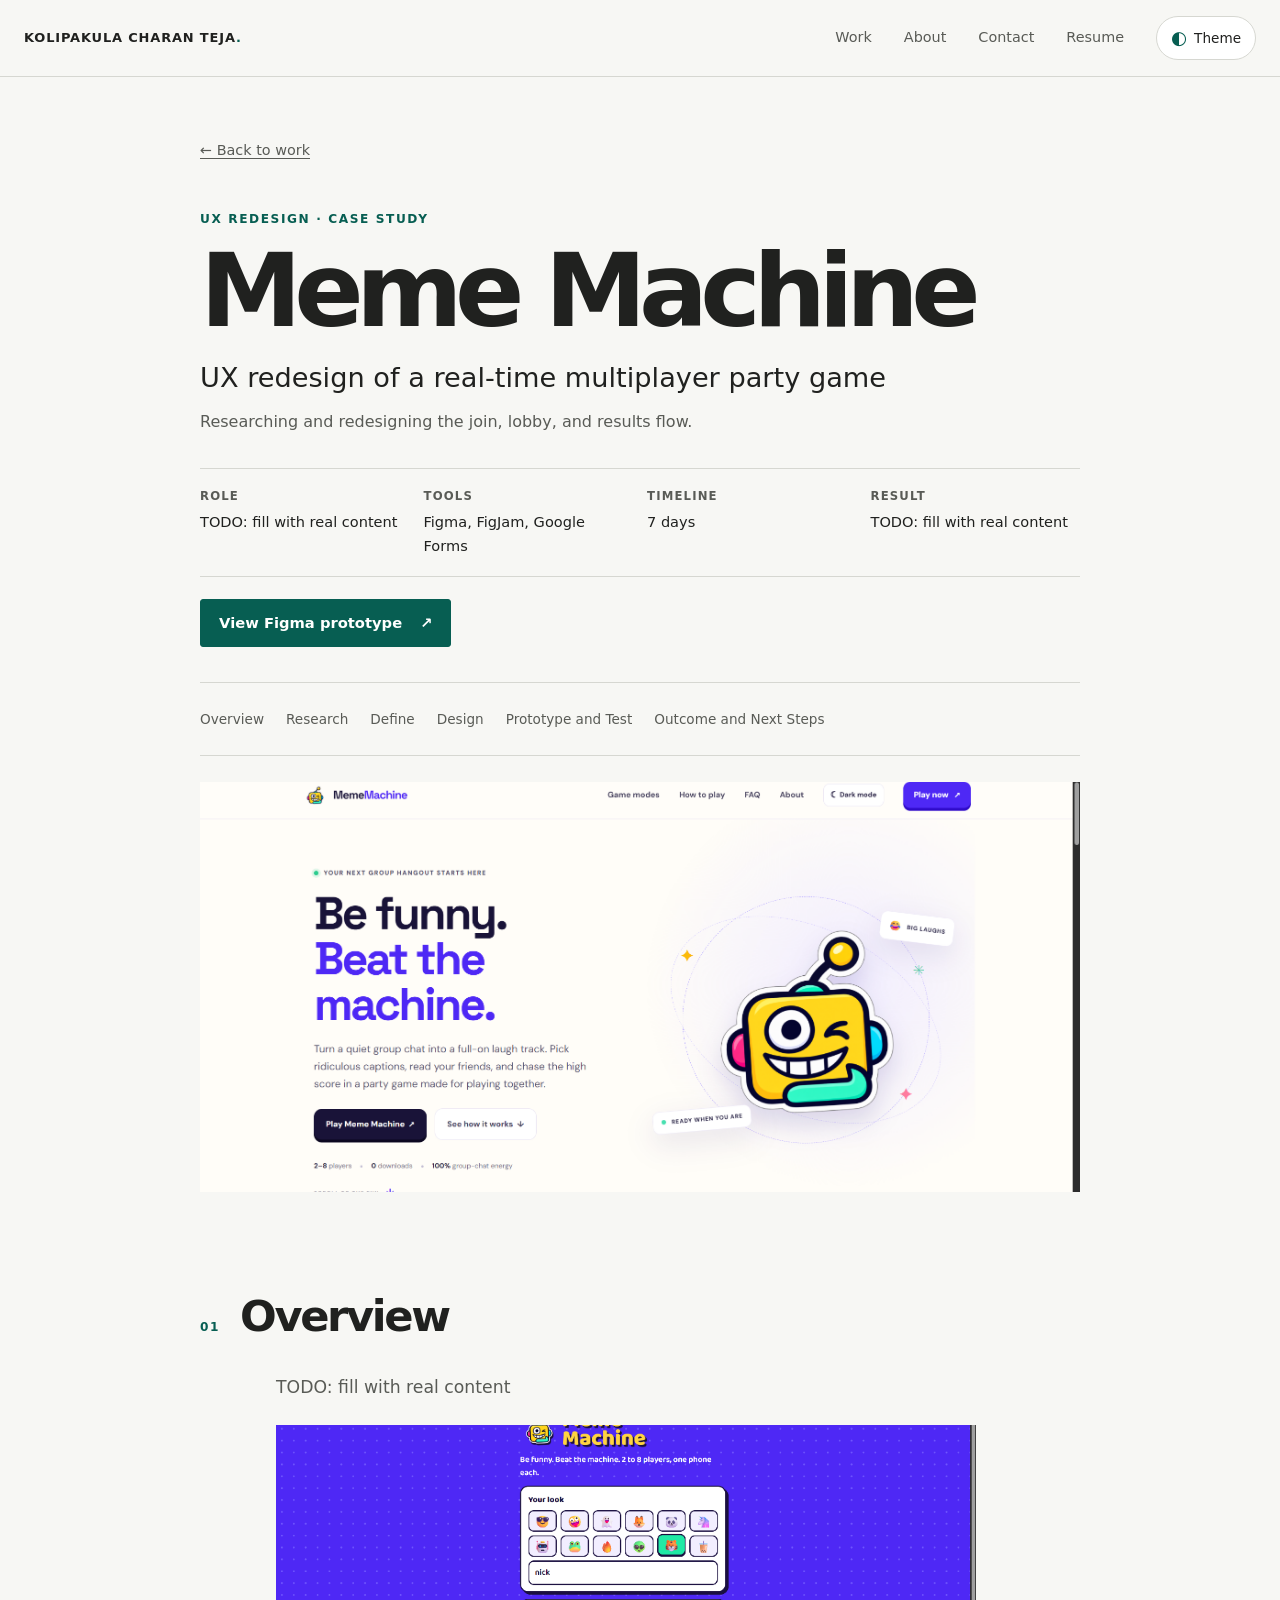
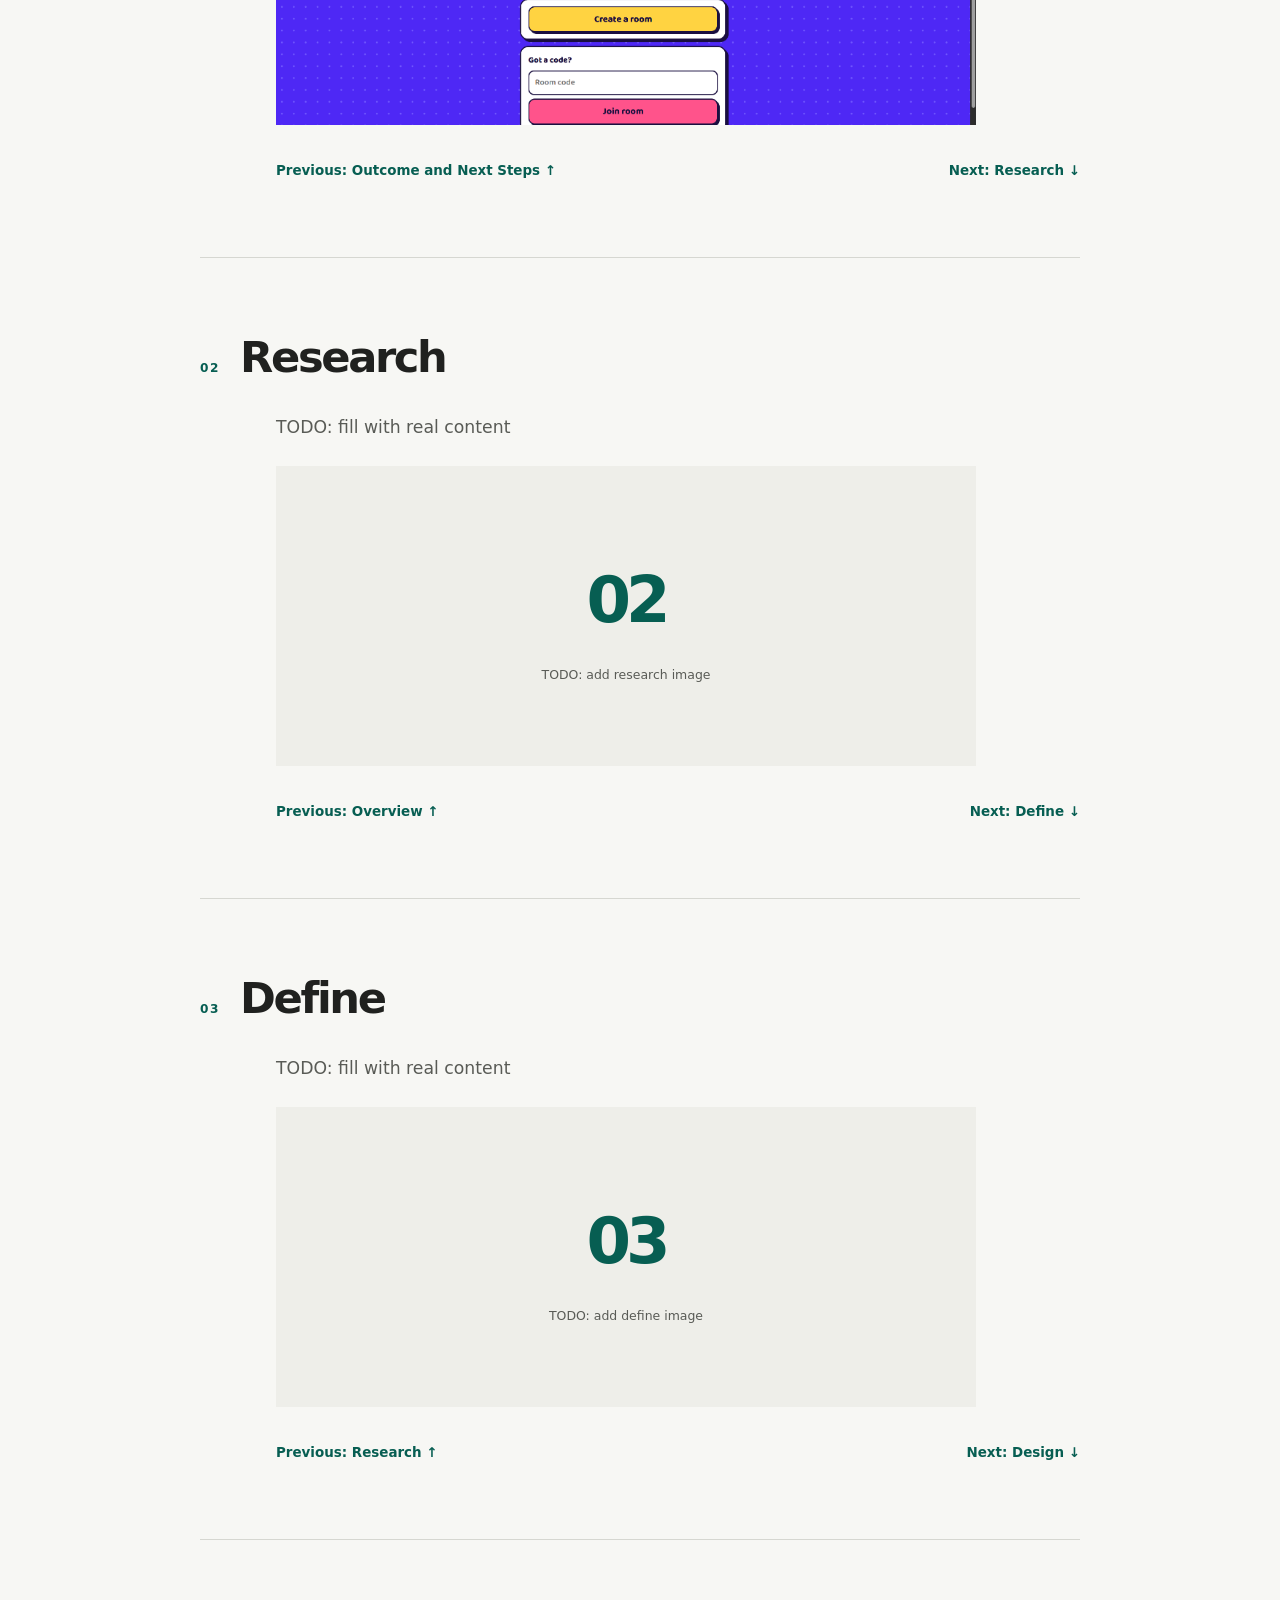
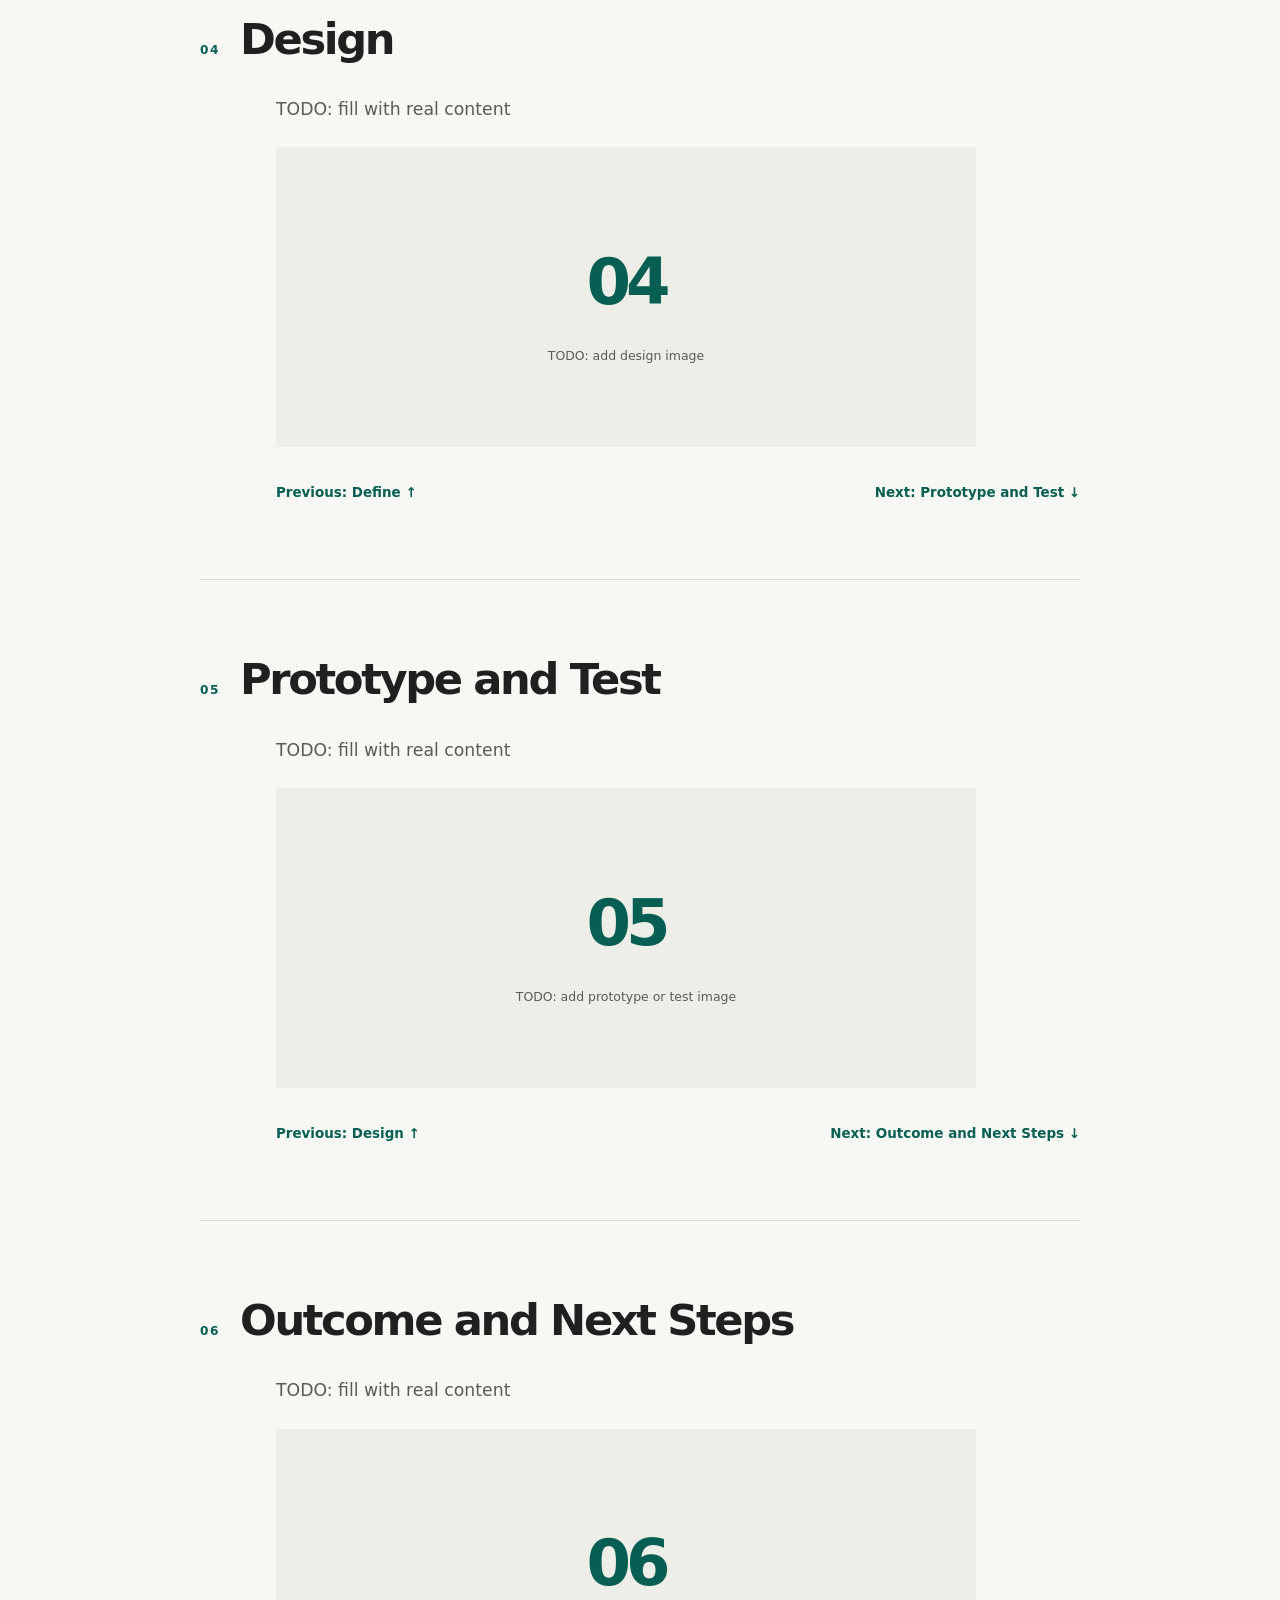
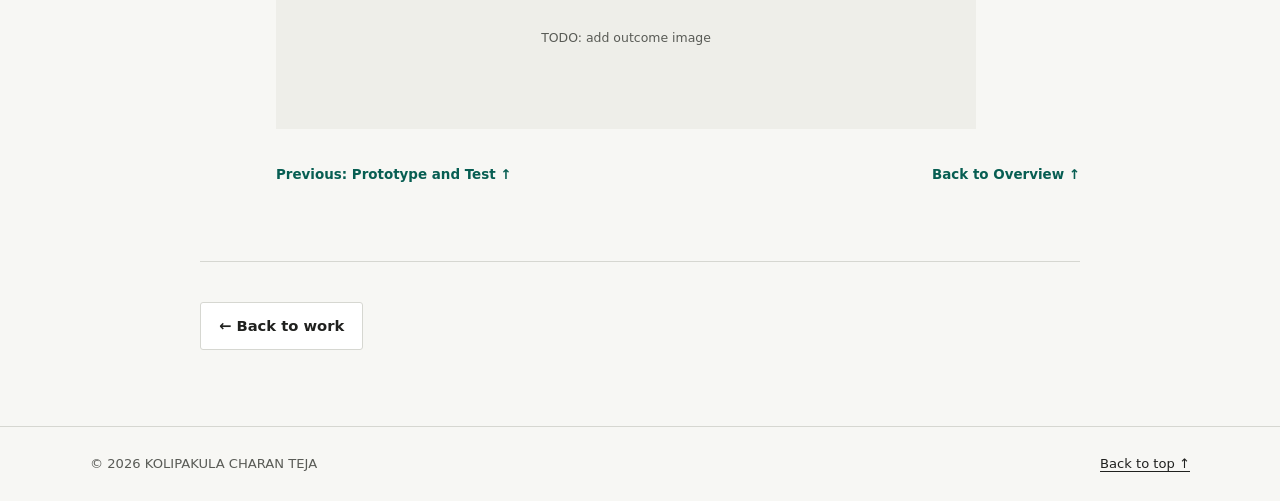
==== case-study-meme-machine.html @ 05aa9bb7 "Add design portfolio" ====
<!doctype html>
<html lang="en">
<head>
  <meta charset="utf-8">
  <meta name="viewport" content="width=device-width, initial-scale=1">
  <meta name="description" content="Meme Machine UX redesign case study by KOLIPAKULA CHARAN TEJA.">
  <meta property="og:title" content="Meme Machine — Case Study">
  <meta property="og:description" content="Researching and redesigning the join, lobby, and results flow.">
  <meta property="og:type" content="article">
  <title>Meme Machine — Case Study | KOLIPAKULA CHARAN TEJA</title>
  <link rel="icon" href="data:image/svg+xml,%3Csvg xmlns='http://www.w3.org/2000/svg' viewBox='0 0 100 100'%3E%3Ctext y='.9em' font-size='82'%3E%E2%97%8F%3C/text%3E%3C/svg%3E">
  <link rel="stylesheet" href="css/style.css">
  <script src="js/main.js" defer></script>
</head>
<body>
  <a class="skip-link" href="#main">Skip to content</a>
  <header class="site-header" id="top">
    <div class="header-inner">
      <a class="wordmark" href="index.html" aria-label="KOLIPAKULA CHARAN TEJA home">KOLIPAKULA CHARAN TEJA<span class="wordmark-dot" aria-hidden="true">.</span></a>
      <button class="menu-toggle" type="button" aria-label="Open navigation" aria-expanded="false" aria-controls="primary-navigation"><span aria-hidden="true">Menu</span></button>
      <nav class="primary-nav" id="primary-navigation" aria-label="Main navigation">
        <a href="index.html#work">Work</a><a href="index.html#about">About</a><a href="index.html#contact">Contact</a><a href="resume.pdf">Resume</a>
        <button class="theme-toggle" type="button" aria-label="Switch to dark theme" aria-pressed="false"><span class="theme-icon" aria-hidden="true">◐</span><span class="theme-label">Theme</span></button>
      </nav>
    </div>
  </header>
  <main id="main" class="case-main page-width">
    <div class="case-intro" data-reveal>
      <a class="back-link" href="index.html#work">← Back to work</a>
      <p class="eyebrow">UX redesign · Case study</p>
      <h1>Meme Machine</h1>
      <p class="case-deck">UX redesign of a real-time multiplayer party game</p>
      <p class="case-summary">Researching and redesigning the join, lobby, and results flow.</p>
      <div class="facts-row">
        <div><h2>Role</h2><p>TODO: fill with real content</p></div>
        <div><h2>Tools</h2><p>Figma, FigJam, Google Forms</p></div>
        <div><h2>Timeline</h2><p>7 days</p></div>
        <div><h2>Result</h2><p>TODO: fill with real content</p></div>
      </div>
      <div class="case-actions"><!-- TODO: replace # with the Figma prototype URL. --><a class="button button-primary" href="#">View Figma prototype <span aria-hidden="true">↗</span></a></div>
      <nav class="case-toc" aria-label="Case study sections">
        <a href="#overview">Overview</a><a href="#research">Research</a><a href="#define">Define</a><a href="#design">Design</a><a href="#prototype-and-test">Prototype and Test</a><a href="#outcome-and-next-steps">Outcome and Next Steps</a>
      </nav>
      <div class="case-cover image-slot" data-image-slot>
        <img src="images/meme-machine-cover.png" alt="Meme Machine homepage with a Be funny, Beat the machine headline and illustrated mascot">
        <div class="image-placeholder" aria-hidden="true"><span>MM</span><small>TODO: add Meme Machine cover screenshot</small></div>
      </div>
    </div>

    <article class="case-sections">
      <section class="case-section" id="overview" data-reveal><div class="case-section-heading"><p class="eyebrow">01</p><h2>Overview</h2></div><div class="case-section-body"><p>TODO: fill with real content</p><div class="image-slot case-image" data-image-slot><img src="images/meme-machine-join.png" alt="Meme Machine join screen with avatar choices, create-room button, and room-code entry"><div class="image-placeholder" aria-hidden="true"><span>01</span><small>Meme Machine join screen</small></div></div></div><div class="section-pagination"><a href="#outcome-and-next-steps">Previous: Outcome and Next Steps ↑</a><a href="#research">Next: Research ↓</a></div></section>
      <section class="case-section" id="research" data-reveal><div class="case-section-heading"><p class="eyebrow">02</p><h2>Research</h2></div><div class="case-section-body"><p>TODO: fill with real content</p><div class="image-slot case-image" data-image-slot><img src="images/meme-machine-research.png" alt="Research notes and findings for Meme Machine"><div class="image-placeholder" aria-hidden="true"><span>02</span><small>TODO: add research image</small></div></div></div><div class="section-pagination"><a href="#overview">Previous: Overview ↑</a><a href="#define">Next: Define ↓</a></div></section>
      <section class="case-section" id="define" data-reveal><div class="case-section-heading"><p class="eyebrow">03</p><h2>Define</h2></div><div class="case-section-body"><p>TODO: fill with real content</p><div class="image-slot case-image" data-image-slot><img src="images/meme-machine-define.png" alt="Problem framing and user flow for Meme Machine"><div class="image-placeholder" aria-hidden="true"><span>03</span><small>TODO: add define image</small></div></div></div><div class="section-pagination"><a href="#research">Previous: Research ↑</a><a href="#design">Next: Design ↓</a></div></section>
      <section class="case-section" id="design" data-reveal><div class="case-section-heading"><p class="eyebrow">04</p><h2>Design</h2></div><div class="case-section-body"><p>TODO: fill with real content</p><div class="image-slot case-image" data-image-slot><img src="images/meme-machine-design.png" alt="Meme Machine design exploration and interface screens"><div class="image-placeholder" aria-hidden="true"><span>04</span><small>TODO: add design image</small></div></div></div><div class="section-pagination"><a href="#define">Previous: Define ↑</a><a href="#prototype-and-test">Next: Prototype and Test ↓</a></div></section>
      <section class="case-section" id="prototype-and-test" data-reveal><div class="case-section-heading"><p class="eyebrow">05</p><h2>Prototype and Test</h2></div><div class="case-section-body"><p>TODO: fill with real content</p><div class="image-slot case-image" data-image-slot><img src="images/meme-machine-prototype.png" alt="Meme Machine prototype being evaluated in a usability test"><div class="image-placeholder" aria-hidden="true"><span>05</span><small>TODO: add prototype or test image</small></div></div></div><div class="section-pagination"><a href="#design">Previous: Design ↑</a><a href="#outcome-and-next-steps">Next: Outcome and Next Steps ↓</a></div></section>
      <section class="case-section" id="outcome-and-next-steps" data-reveal><div class="case-section-heading"><p class="eyebrow">06</p><h2>Outcome and Next Steps</h2></div><div class="case-section-body"><p>TODO: fill with real content</p><div class="image-slot case-image" data-image-slot><img src="images/meme-machine-outcome.png" alt="Final Meme Machine interface outcome"><div class="image-placeholder" aria-hidden="true"><span>06</span><small>TODO: add outcome image</small></div></div></div><div class="section-pagination"><a href="#prototype-and-test">Previous: Prototype and Test ↑</a><a href="#overview">Back to Overview ↑</a></div></section>
    </article>
    <p class="case-back-bottom"><a class="button button-secondary" href="index.html#work">← Back to work</a></p>
  </main>
  <footer class="site-footer"><div class="page-width footer-inner"><span>© <span data-year>2026</span> KOLIPAKULA CHARAN TEJA</span><a href="#top">Back to top ↑</a></div></footer>
</body>
</html>
---- css/style.css ----
:root {
  color-scheme: light;
  --bg: #f7f7f4;
  --surface: #ffffff;
  --surface-soft: #eeeee9;
  --text: #20211f;
  --muted: #595b56;
  --line: #d6d7d1;
  --accent: #075e52;
  --accent-hover: #03483f;
  --accent-contrast: #ffffff;
  --focus: #9a4b00;
  --header-bg: rgb(247 247 244 / 94%);
  --content-width: 1100px;
  --header-height: 76px;
  font-family: Inter, ui-sans-serif, system-ui, -apple-system, BlinkMacSystemFont, "Segoe UI", sans-serif;
  font-synthesis: none;
  text-rendering: optimizeLegibility;
}

@media (prefers-color-scheme: dark) {
  :root:not([data-theme="light"]) {
    color-scheme: dark;
    --bg: #151715;
    --surface: #1d201d;
    --surface-soft: #242824;
    --text: #f0f1ed;
    --muted: #b9bdb6;
    --line: #414640;
    --accent: #83d5c5;
    --accent-hover: #a3e5d9;
    --accent-contrast: #12211d;
    --focus: #f3b770;
    --header-bg: rgb(21 23 21 / 94%);
  }
}

:root[data-theme="dark"] {
  color-scheme: dark;
  --bg: #151715; --surface: #1d201d; --surface-soft: #242824; --text: #f0f1ed;
  --muted: #b9bdb6; --line: #414640; --accent: #83d5c5; --accent-hover: #a3e5d9;
  --accent-contrast: #12211d; --focus: #f3b770; --header-bg: rgb(21 23 21 / 94%);
}
:root[data-theme="light"] { color-scheme: light; }

* { box-sizing: border-box; }
html { scroll-behavior: smooth; scroll-padding-top: calc(var(--header-height) + 16px); }
body { margin: 0; background: var(--bg); color: var(--text); font-size: 16px; line-height: 1.65; }
a { color: inherit; text-underline-offset: 0.22em; }
a:hover { color: var(--accent); }
button { font: inherit; }
button:focus-visible, a:focus-visible { outline: 3px solid var(--focus); outline-offset: 4px; }
img { max-width: 100%; }
.page-width { width: min(var(--content-width), calc(100% - 48px)); margin-inline: auto; }
.skip-link { position: fixed; z-index: 30; top: 8px; left: 8px; transform: translateY(-150%); padding: 10px 16px; background: var(--text); color: var(--bg); }
.skip-link:focus { transform: translateY(0); }
.site-header { position: sticky; z-index: 20; top: 0; min-height: var(--header-height); border-bottom: 1px solid var(--line); background: var(--header-bg); backdrop-filter: blur(12px); }
.header-inner { width: min(1280px, calc(100% - 48px)); min-height: var(--header-height); margin: auto; display: flex; align-items: center; justify-content: space-between; gap: 24px; }
.wordmark { font-size: 0.81rem; font-weight: 780; letter-spacing: 0.065em; text-decoration: none; white-space: nowrap; }
.wordmark-dot { color: var(--accent); }
.primary-nav { display: flex; align-items: center; gap: clamp(12px, 2.5vw, 34px); }
.primary-nav > a { min-height: 44px; display: inline-flex; align-items: center; font-size: 0.9rem; text-decoration: none; color: var(--muted); }
.primary-nav > a:hover, .primary-nav > a[aria-current="location"] { color: var(--text); }
.primary-nav > a[aria-current="location"] { text-decoration: underline; text-decoration-color: var(--accent); text-decoration-thickness: 2px; text-underline-offset: 7px; }
.theme-toggle, .menu-toggle { min-height: 44px; border: 1px solid var(--line); border-radius: 999px; padding: 0 14px; background: var(--surface); color: var(--text); cursor: pointer; }
.theme-toggle { display: none; }
.js-enabled .theme-toggle { display: inline-flex; align-items: center; gap: 7px; font-size: 0.85rem; }
.theme-icon { color: var(--accent); font-size: 1.15rem; }
.menu-toggle { display: none; }
.hero { min-height: min(710px, calc(100svh - var(--header-height))); display: flex; flex-direction: column; align-items: flex-start; justify-content: center; padding-block: 90px 78px; position: relative; }
.eyebrow { margin: 0 0 12px; color: var(--accent); font-size: 0.76rem; font-weight: 750; letter-spacing: 0.13em; line-height: 1.4; text-transform: uppercase; }
h1, h2, h3, p { margin-top: 0; }
.hero h1 { max-width: 940px; margin: 0; font-size: clamp(3rem, 9.2vw, 7.7rem); font-weight: 760; letter-spacing: -0.075em; line-height: 0.97; }
.hero-pitch { max-width: 600px; margin: 30px 0 0; color: var(--muted); font-size: clamp(1.1rem, 2.3vw, 1.45rem); line-height: 1.5; }
.hero-actions { display: flex; flex-wrap: wrap; gap: 12px; margin-top: 28px; }
.button { min-height: 48px; display: inline-flex; align-items: center; justify-content: center; gap: 18px; border: 1px solid var(--line); border-radius: 3px; padding: 11px 18px; font-size: 0.92rem; font-weight: 700; text-decoration: none; transition: transform 160ms ease, background-color 160ms ease, border-color 160ms ease; }
.button:hover { transform: translateY(-2px); }
.button-primary { border-color: var(--accent); background: var(--accent); color: var(--accent-contrast); }
.button-primary:hover { border-color: var(--accent-hover); background: var(--accent-hover); color: var(--accent-contrast); }
.button-secondary { background: var(--surface); }
.scroll-cue { margin-top: 66px; display: inline-flex; align-items: center; gap: 9px; color: var(--muted); font-size: 0.82rem; text-decoration: none; }
.section { padding-block: 100px; }
.section-heading { display: flex; align-items: end; justify-content: space-between; gap: 24px; margin-bottom: 38px; }
.section-heading h2, .about-layout h2, .contact-section h2 { margin: 0; font-size: clamp(2.3rem, 5vw, 4rem); letter-spacing: -0.065em; line-height: 1; }
.section-note { max-width: 260px; margin: 0 0 2px; color: var(--muted); }
.project-grid { display: grid; grid-template-columns: repeat(2, minmax(0, 1fr)); gap: 20px; }
.project-card { min-width: 0; border: 1px solid var(--line); background: var(--surface); transition: transform 180ms ease, border-color 180ms ease, box-shadow 180ms ease; }
.project-card:hover { transform: translateY(-3px); border-color: var(--accent); box-shadow: 0 14px 34px rgb(0 0 0 / 7%); }
.project-card:focus-within { border-color: var(--accent); }
.project-featured { grid-column: 1 / -1; display: grid; grid-template-columns: 1.03fr 0.97fr; }
.project-image-link { min-height: 320px; text-decoration: none; }
.image-slot { position: relative; min-height: 240px; overflow: hidden; background: var(--surface-soft); }
.image-slot img { position: absolute; inset: 0; width: 100%; height: 100%; object-fit: cover; opacity: 0; transition: opacity 180ms ease; }
.image-slot.is-loaded img { opacity: 1; }
.image-placeholder { position: absolute; inset: 0; display: grid; place-content: center; justify-items: center; gap: 12px; color: var(--muted); text-align: center; }
.image-placeholder > span { color: var(--accent); font-size: clamp(2rem, 5vw, 4rem); font-weight: 780; letter-spacing: -0.08em; }
.image-placeholder small { font-size: 0.78rem; line-height: 1.4; }
.image-slot.is-loaded .image-placeholder { display: none; }
.project-copy { padding: clamp(22px, 3vw, 34px); }
.project-card:not(.project-featured) .project-copy { min-height: 280px; display: flex; flex-direction: column; align-items: flex-start; }
.project-copy h3 { max-width: 620px; margin: 0 0 14px; font-size: clamp(1.35rem, 2.4vw, 2rem); letter-spacing: -0.045em; line-height: 1.2; }
.project-copy h3 a { text-decoration: none; }
.project-copy > p:not(.eyebrow):not(.project-meta):not(.result-line) { max-width: 620px; margin-bottom: 18px; color: var(--muted); }
.project-meta { margin: 0 0 10px; color: var(--muted); font-size: 0.85rem; }
.project-meta strong { margin-right: 8px; color: var(--text); }
.result-line { margin: 0; color: var(--muted); font-size: 0.88rem; }
.project-links { display: flex; flex-wrap: wrap; gap: 9px 22px; margin-top: auto; padding-top: 26px; }
.project-links a { min-height: 44px; display: inline-flex; align-items: center; gap: 6px; color: var(--accent); font-size: 0.89rem; font-weight: 700; text-decoration-thickness: 1px; text-underline-offset: 4px; }
.section-tinted { background: var(--surface-soft); }
.about-layout { display: grid; grid-template-columns: 0.7fr 1.3fr; gap: clamp(36px, 9vw, 120px); }
.about-content { max-width: 700px; }
.about-bio { margin-bottom: 24px; font-size: clamp(1.1rem, 2vw, 1.32rem); line-height: 1.65; }
.education { padding-block: 18px; border-block: 1px solid var(--line); color: var(--muted); }
.skills-grid { display: grid; grid-template-columns: repeat(3, minmax(0, 1fr)); gap: 20px; padding-top: 16px; }
.skills-grid h3 { margin-bottom: 8px; font-size: 0.85rem; }
.skills-grid p { margin: 0; color: var(--muted); font-size: 0.87rem; line-height: 1.55; }
.contact-section { display: grid; grid-template-columns: 0.7fr 1.3fr; gap: clamp(36px, 9vw, 120px); }
.contact-content > p:first-child { margin-bottom: 18px; color: var(--muted); font-size: 1.12rem; }
.contact-links { display: flex; flex-wrap: wrap; gap: 10px 24px; margin: 0; }
.contact-links a { min-height: 44px; display: inline-flex; align-items: center; gap: 6px; color: var(--accent); font-weight: 700; }
.todo { color: var(--muted); font-weight: 500; }
.site-footer { border-top: 1px solid var(--line); }
.footer-inner { min-height: 74px; display: flex; align-items: center; justify-content: space-between; gap: 20px; color: var(--muted); font-size: 0.82rem; }
.footer-inner a { min-height: 44px; display: inline-flex; align-items: center; color: var(--text); }

/* Case study */
.case-main { padding-top: 52px; }
.case-intro { max-width: 880px; margin-inline: auto; }
.back-link { min-height: 44px; display: inline-flex; align-items: center; margin-bottom: 38px; color: var(--muted); font-size: 0.9rem; }
.case-intro h1 { margin: 0; font-size: clamp(3rem, 8vw, 6.6rem); letter-spacing: -0.075em; line-height: 1; }
.case-deck { margin: 14px 0 8px; font-size: clamp(1.2rem, 2.5vw, 1.7rem); }
.case-summary { color: var(--muted); }
.facts-row { display: grid; grid-template-columns: repeat(4, 1fr); gap: 14px; margin-top: 32px; padding-block: 18px; border-block: 1px solid var(--line); }
.facts-row h2 { margin: 0 0 4px; color: var(--muted); font-size: 0.73rem; letter-spacing: 0.1em; text-transform: uppercase; }
.facts-row p { margin: 0; font-size: 0.91rem; }
.case-actions { margin-top: 22px; }
.case-toc { display: flex; flex-wrap: wrap; gap: 8px 22px; margin-block: 35px 26px; padding-block: 14px; border-block: 1px solid var(--line); }
.case-toc a { min-height: 44px; display: inline-flex; align-items: center; color: var(--muted); font-size: 0.85rem; text-decoration: none; }
.case-toc a:hover { color: var(--accent); }
.case-cover { min-height: 410px; margin-bottom: 25px; }
.case-cover .image-placeholder > span { font-size: 5rem; }
.case-sections { max-width: 880px; margin-inline: auto; }
.case-section { padding-block: 64px; border-bottom: 1px solid var(--line); scroll-margin-top: calc(var(--header-height) + 20px); }
.case-section-heading { display: flex; align-items: baseline; gap: 20px; margin-bottom: 20px; }
.case-section-heading .eyebrow { margin: 0; }
.case-section-heading h2 { margin: 0; font-size: clamp(1.8rem, 4vw, 2.7rem); letter-spacing: -0.055em; }
.case-section-body { max-width: 700px; margin-left: clamp(0px, 6vw, 76px); }
.case-section-body > p { margin-bottom: 24px; color: var(--muted); font-size: 1.08rem; }
.case-image { min-height: 300px; }
.section-pagination { display: flex; justify-content: space-between; gap: 18px; margin: 24px 0 0 clamp(0px, 6vw, 76px); }
.section-pagination a { min-height: 44px; display: inline-flex; align-items: center; color: var(--accent); font-size: 0.84rem; font-weight: 700; text-decoration: none; }
.case-back-bottom { max-width: 880px; margin: 40px auto 76px; }

[data-reveal] { opacity: 1; transform: none; }
.js-enabled [data-reveal] { opacity: 0; transform: translateY(14px); transition: opacity 550ms ease, transform 550ms ease; }
.js-enabled [data-reveal].is-visible { opacity: 1; transform: translateY(0); }

@media (max-width: 760px) {
  :root { --header-height: 68px; }
  .page-width, .header-inner { width: calc(100% - 36px); }
  .header-inner { position: relative; gap: 12px; }
  .wordmark { max-width: calc(100% - 90px); overflow: hidden; text-overflow: ellipsis; font-size: 0.72rem; }
  .menu-toggle { display: none; }
  .js-enabled .menu-toggle { display: inline-flex; align-items: center; justify-content: center; }
  .primary-nav { width: 100%; position: absolute; top: calc(100% - 1px); left: 0; display: flex; flex-direction: column; align-items: stretch; gap: 0; padding: 8px 14px 14px; border: 1px solid var(--line); border-top: 0; background: var(--bg); }
  .js-enabled .primary-nav { display: none; }
  .js-enabled .primary-nav.is-open { display: flex; }
  .primary-nav > a { padding-inline: 6px; }
  .primary-nav .theme-toggle { align-self: flex-start; margin-top: 8px; }
  .hero { min-height: 620px; min-height: min(680px, calc(100svh - var(--header-height))); padding-block: 78px 58px; }
  .hero h1 { font-size: clamp(2.75rem, 12vw, 5.4rem); }
  .desktop-break { display: none; }
  .scroll-cue { margin-top: 44px; }
  .section { padding-block: 72px; }
  .section-heading { align-items: flex-start; flex-direction: column; margin-bottom: 26px; }
  .project-grid { grid-template-columns: 1fr; }
  .project-featured { grid-column: auto; grid-template-columns: 1fr; }
  .project-image-link { min-height: 250px; }
  .project-card:not(.project-featured) .project-copy { min-height: 0; }
  .about-layout, .contact-section { grid-template-columns: 1fr; gap: 30px; }
  .skills-grid { grid-template-columns: 1fr; gap: 16px; }
  .case-main { padding-top: 32px; }
  .back-link { margin-bottom: 22px; }
  .facts-row { grid-template-columns: repeat(2, 1fr); }
  .case-cover { min-height: 280px; }
  .case-section { padding-block: 46px; }
  .case-section-body { margin-left: 0; }
  .case-image { min-height: 220px; }
  .section-pagination { margin-left: 0; }
}

@media (max-width: 380px) {
  .page-width, .header-inner { width: calc(100% - 28px); }
  .hero-actions { align-items: stretch; flex-direction: column; width: 100%; }
  .hero-actions .button { width: 100%; }
  .section-pagination { flex-direction: column; gap: 4px; }
  .footer-inner { align-items: flex-start; flex-direction: column; justify-content: center; padding-block: 14px; gap: 0; }
}

@media (prefers-reduced-motion: reduce) {
  *, *::before, *::after { scroll-behavior: auto !important; animation-duration: 0.01ms !important; animation-iteration-count: 1 !important; transition-duration: 0.01ms !important; }
  .js-enabled [data-reveal] { opacity: 1; transform: none; }
}
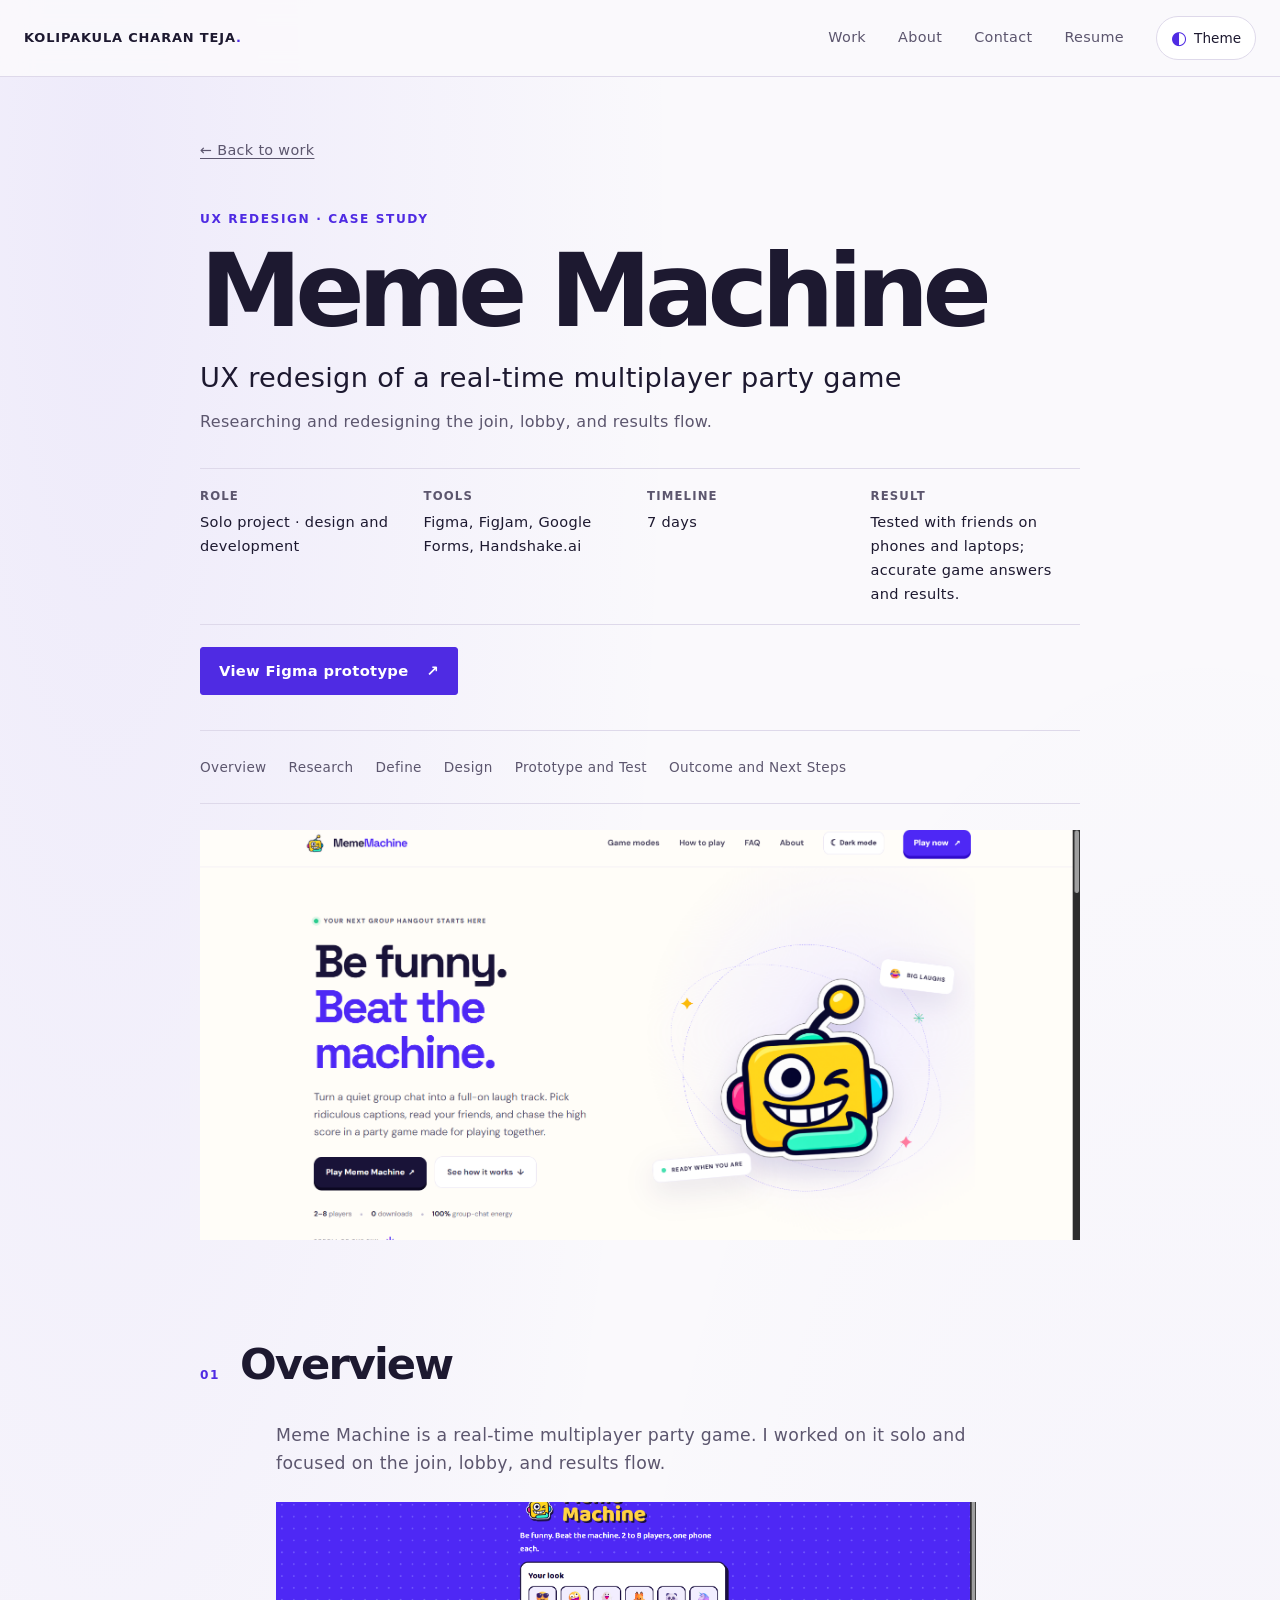
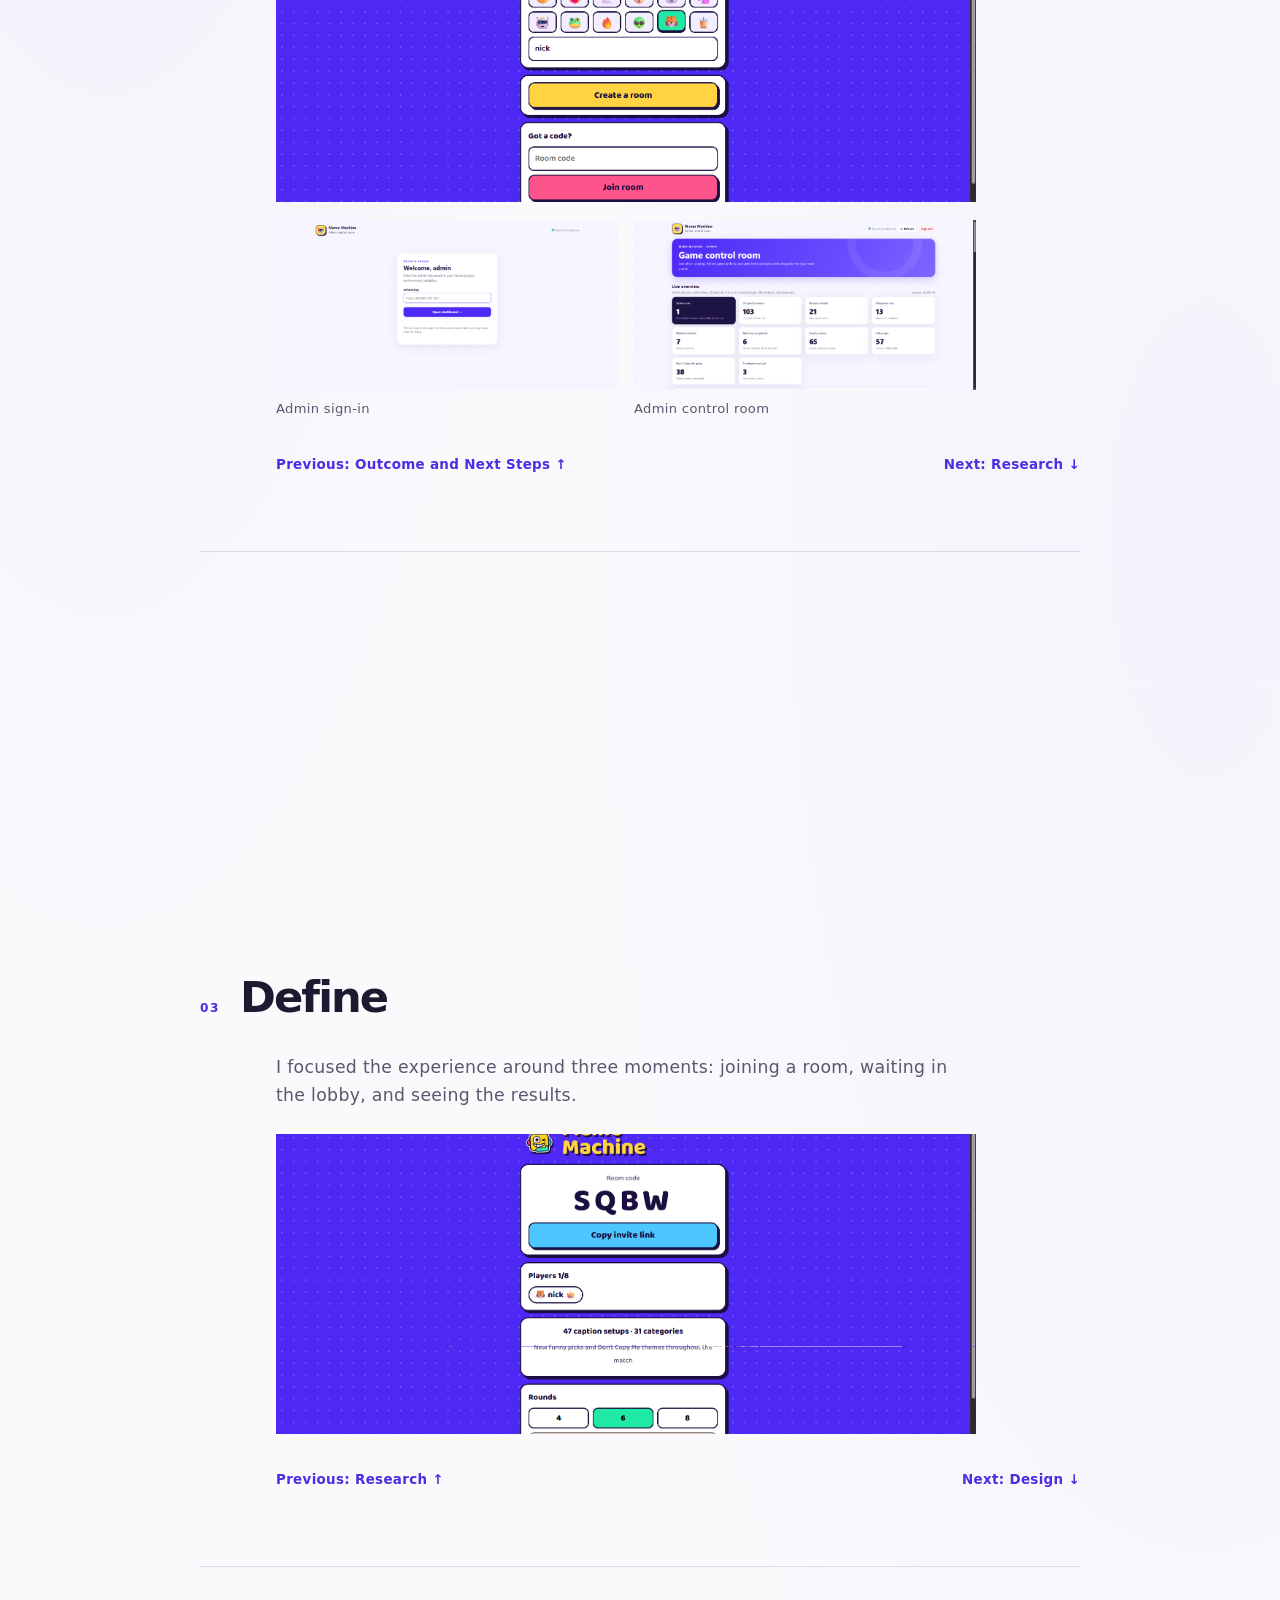
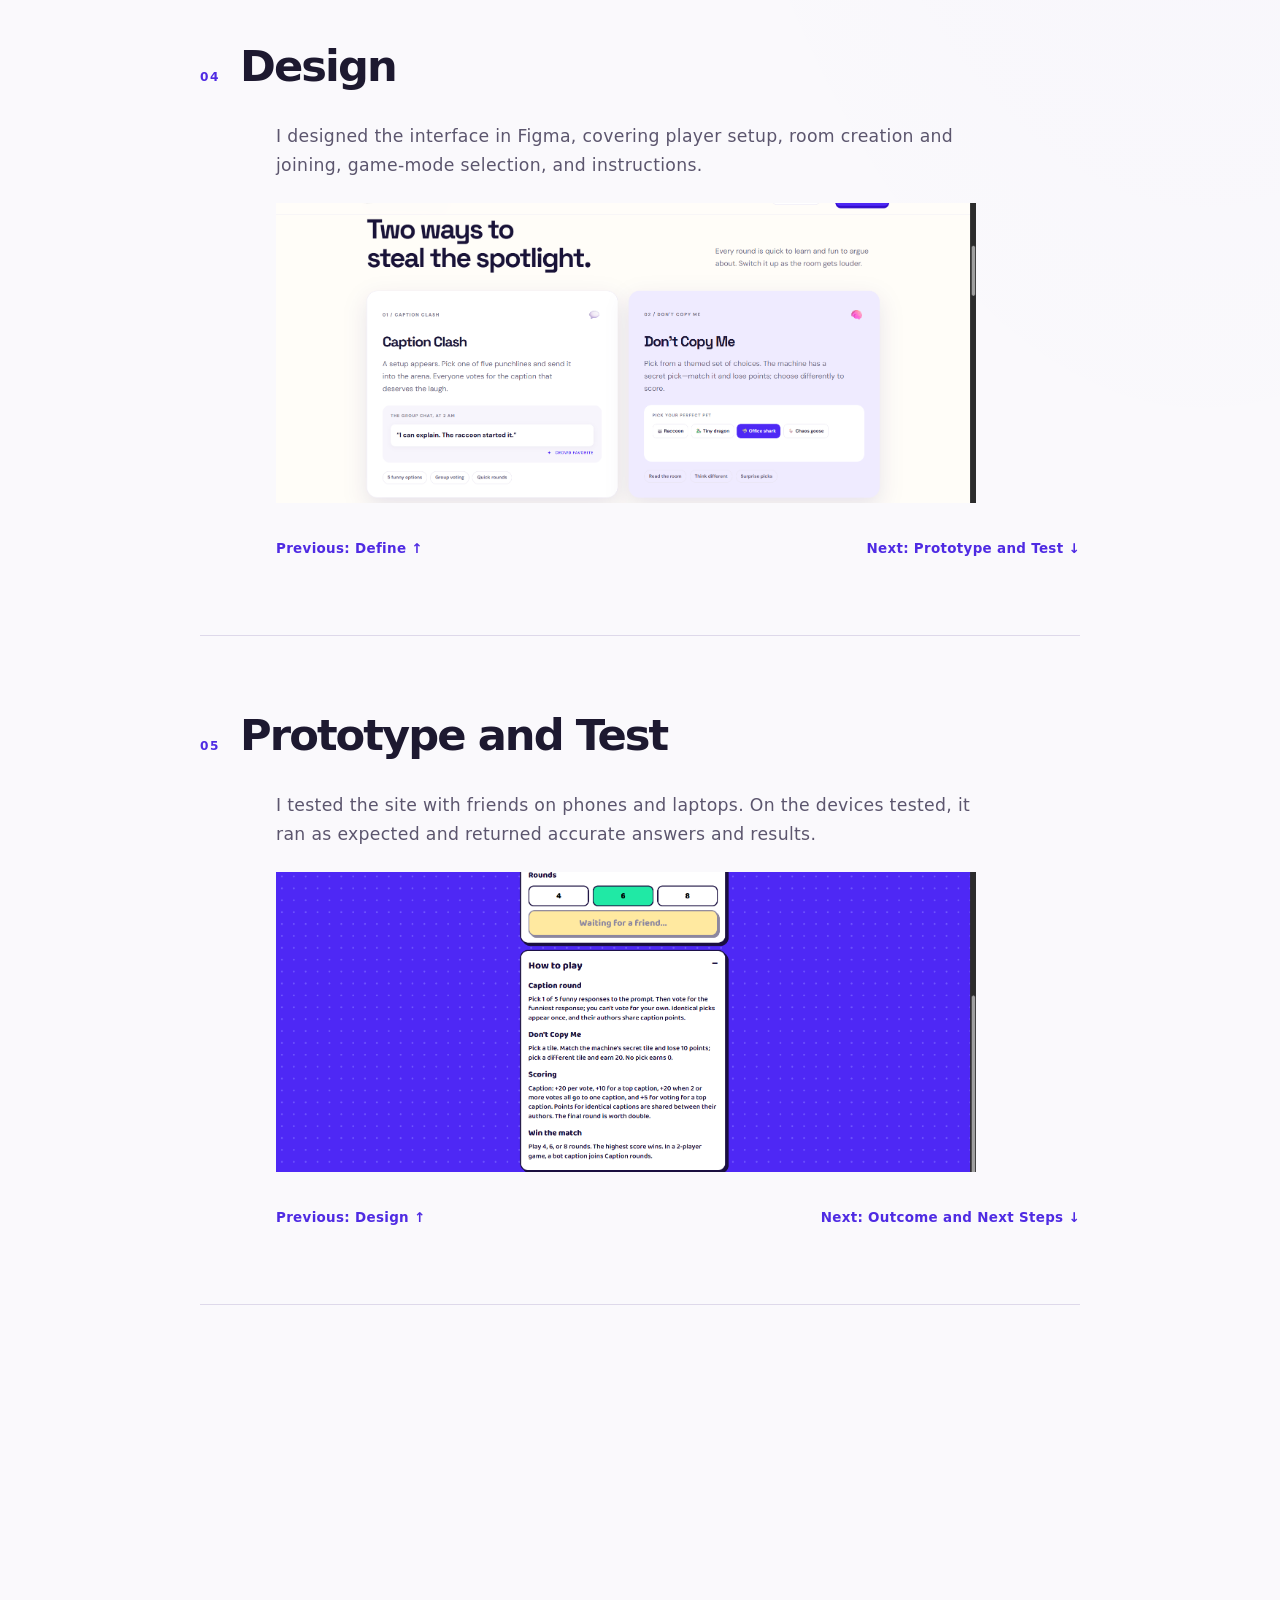
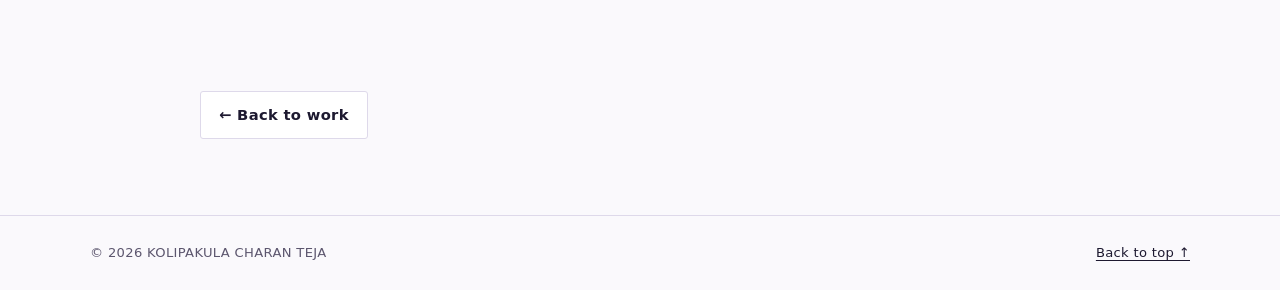
==== commit 7762edd9: "design Changes" ====
--- a/case-study-meme-machine.html
+++ b/case-study-meme-machine.html
@@ -32,28 +32,28 @@
       <p class="case-deck">UX redesign of a real-time multiplayer party game</p>
       <p class="case-summary">Researching and redesigning the join, lobby, and results flow.</p>
       <div class="facts-row">
-        <div><h2>Role</h2><p>TODO: fill with real content</p></div>
-        <div><h2>Tools</h2><p>Figma, FigJam, Google Forms</p></div>
+        <div><h2>Role</h2><p>Solo project · design and development</p></div>
+        <div><h2>Tools</h2><p>Figma, FigJam, Google Forms, Handshake.ai</p></div>
         <div><h2>Timeline</h2><p>7 days</p></div>
-        <div><h2>Result</h2><p>TODO: fill with real content</p></div>
+        <div><h2>Result</h2><p>Tested with friends on phones and laptops; accurate game answers and results.</p></div>
       </div>
-      <div class="case-actions"><!-- TODO: replace # with the Figma prototype URL. --><a class="button button-primary" href="#">View Figma prototype <span aria-hidden="true">↗</span></a></div>
+      <div class="case-actions"><a class="button button-primary" href="https://www.figma.com/design/nTdPAuh0zjHjW6Vbs9CFna/Untitled?node-id=1-300&amp;t=bOsftfdwoSssnvd7-1" target="_blank" rel="noreferrer">View Figma prototype <span aria-hidden="true">↗</span></a></div>
       <nav class="case-toc" aria-label="Case study sections">
         <a href="#overview">Overview</a><a href="#research">Research</a><a href="#define">Define</a><a href="#design">Design</a><a href="#prototype-and-test">Prototype and Test</a><a href="#outcome-and-next-steps">Outcome and Next Steps</a>
       </nav>
       <div class="case-cover image-slot" data-image-slot>
         <img src="images/meme-machine-cover.png" alt="Meme Machine homepage with a Be funny, Beat the machine headline and illustrated mascot">
-        <div class="image-placeholder" aria-hidden="true"><span>MM</span><small>TODO: add Meme Machine cover screenshot</small></div>
+        <div class="image-placeholder" aria-hidden="true"><span>MM</span><small>Meme Machine cover image</small></div>
       </div>
     </div>
 
     <article class="case-sections">
-      <section class="case-section" id="overview" data-reveal><div class="case-section-heading"><p class="eyebrow">01</p><h2>Overview</h2></div><div class="case-section-body"><p>TODO: fill with real content</p><div class="image-slot case-image" data-image-slot><img src="images/meme-machine-join.png" alt="Meme Machine join screen with avatar choices, create-room button, and room-code entry"><div class="image-placeholder" aria-hidden="true"><span>01</span><small>Meme Machine join screen</small></div></div></div><div class="section-pagination"><a href="#outcome-and-next-steps">Previous: Outcome and Next Steps ↑</a><a href="#research">Next: Research ↓</a></div></section>
-      <section class="case-section" id="research" data-reveal><div class="case-section-heading"><p class="eyebrow">02</p><h2>Research</h2></div><div class="case-section-body"><p>TODO: fill with real content</p><div class="image-slot case-image" data-image-slot><img src="images/meme-machine-research.png" alt="Research notes and findings for Meme Machine"><div class="image-placeholder" aria-hidden="true"><span>02</span><small>TODO: add research image</small></div></div></div><div class="section-pagination"><a href="#overview">Previous: Overview ↑</a><a href="#define">Next: Define ↓</a></div></section>
-      <section class="case-section" id="define" data-reveal><div class="case-section-heading"><p class="eyebrow">03</p><h2>Define</h2></div><div class="case-section-body"><p>TODO: fill with real content</p><div class="image-slot case-image" data-image-slot><img src="images/meme-machine-define.png" alt="Problem framing and user flow for Meme Machine"><div class="image-placeholder" aria-hidden="true"><span>03</span><small>TODO: add define image</small></div></div></div><div class="section-pagination"><a href="#research">Previous: Research ↑</a><a href="#design">Next: Design ↓</a></div></section>
-      <section class="case-section" id="design" data-reveal><div class="case-section-heading"><p class="eyebrow">04</p><h2>Design</h2></div><div class="case-section-body"><p>TODO: fill with real content</p><div class="image-slot case-image" data-image-slot><img src="images/meme-machine-design.png" alt="Meme Machine design exploration and interface screens"><div class="image-placeholder" aria-hidden="true"><span>04</span><small>TODO: add design image</small></div></div></div><div class="section-pagination"><a href="#define">Previous: Define ↑</a><a href="#prototype-and-test">Next: Prototype and Test ↓</a></div></section>
-      <section class="case-section" id="prototype-and-test" data-reveal><div class="case-section-heading"><p class="eyebrow">05</p><h2>Prototype and Test</h2></div><div class="case-section-body"><p>TODO: fill with real content</p><div class="image-slot case-image" data-image-slot><img src="images/meme-machine-prototype.png" alt="Meme Machine prototype being evaluated in a usability test"><div class="image-placeholder" aria-hidden="true"><span>05</span><small>TODO: add prototype or test image</small></div></div></div><div class="section-pagination"><a href="#design">Previous: Design ↑</a><a href="#outcome-and-next-steps">Next: Outcome and Next Steps ↓</a></div></section>
-      <section class="case-section" id="outcome-and-next-steps" data-reveal><div class="case-section-heading"><p class="eyebrow">06</p><h2>Outcome and Next Steps</h2></div><div class="case-section-body"><p>TODO: fill with real content</p><div class="image-slot case-image" data-image-slot><img src="images/meme-machine-outcome.png" alt="Final Meme Machine interface outcome"><div class="image-placeholder" aria-hidden="true"><span>06</span><small>TODO: add outcome image</small></div></div></div><div class="section-pagination"><a href="#prototype-and-test">Previous: Prototype and Test ↑</a><a href="#overview">Back to Overview ↑</a></div></section>
+      <section class="case-section" id="overview" data-reveal><div class="case-section-heading"><p class="eyebrow">01</p><h2>Overview</h2></div><div class="case-section-body"><p>Meme Machine is a real-time multiplayer party game. I worked on it solo and focused on the join, lobby, and results flow.</p><div class="image-slot case-image" data-image-slot><img src="images/meme-machine-join.png" alt="Meme Machine join screen with avatar choices, create-room button, and room-code entry"><div class="image-placeholder" aria-hidden="true"><span>01</span><small>Meme Machine join screen</small></div></div><div class="case-media-gallery"><figure><div class="image-slot media-image" data-image-slot><img src="images/meme-machine-admin-login.png" alt="Meme Machine admin sign-in screen with a private admin-key field"><div class="image-placeholder" aria-hidden="true"><span>Admin</span><small>Admin sign-in screen</small></div></div><figcaption>Admin sign-in</figcaption></figure><figure><div class="image-slot media-image" data-image-slot><img src="images/meme-machine-admin-dashboard.png" alt="Meme Machine admin control room with live overview cards and activity metrics"><div class="image-placeholder" aria-hidden="true"><span>Admin</span><small>Admin control room</small></div></div><figcaption>Admin control room</figcaption></figure></div></div><div class="section-pagination"><a href="#outcome-and-next-steps">Previous: Outcome and Next Steps ↑</a><a href="#research">Next: Research ↓</a></div></section>
+      <section class="case-section" id="research" data-reveal><div class="case-section-heading"><p class="eyebrow">02</p><h2>Research</h2></div><div class="case-section-body"><p>I researched ideas across websites and used Handshake.ai for brainstorming and ideation.</p></div><div class="section-pagination"><a href="#overview">Previous: Overview ↑</a><a href="#define">Next: Define ↓</a></div></section>
+      <section class="case-section" id="define" data-reveal><div class="case-section-heading"><p class="eyebrow">03</p><h2>Define</h2></div><div class="case-section-body"><p>I focused the experience around three moments: joining a room, waiting in the lobby, and seeing the results.</p><div class="image-slot case-image" data-image-slot><img src="images/meme-machine-lobby.png" alt="Meme Machine lobby showing a room code, player list, invite link, and round options"><div class="image-placeholder" aria-hidden="true"><span>03</span><small>Meme Machine room lobby</small></div></div></div><div class="section-pagination"><a href="#research">Previous: Research ↑</a><a href="#design">Next: Design ↓</a></div></section>
+      <section class="case-section" id="design" data-reveal><div class="case-section-heading"><p class="eyebrow">04</p><h2>Design</h2></div><div class="case-section-body"><p>I designed the interface in Figma, covering player setup, room creation and joining, game-mode selection, and instructions.</p><div class="image-slot case-image" data-image-slot><img src="images/meme-machine-game-modes.png" alt="Meme Machine game modes page comparing Caption Clash and Don't Copy Me"><div class="image-placeholder" aria-hidden="true"><span>04</span><small>Meme Machine game modes</small></div></div></div><div class="section-pagination"><a href="#define">Previous: Define ↑</a><a href="#prototype-and-test">Next: Prototype and Test ↓</a></div></section>
+      <section class="case-section" id="prototype-and-test" data-reveal><div class="case-section-heading"><p class="eyebrow">05</p><h2>Prototype and Test</h2></div><div class="case-section-body"><p>I tested the site with friends on phones and laptops. On the devices tested, it ran as expected and returned accurate answers and results.</p><div class="image-slot case-image" data-image-slot><img src="images/meme-machine-how-to-play.png" alt="Meme Machine game screen showing round controls and instructions for Caption Clash, Don't Copy Me, scoring, and winning"><div class="image-placeholder" aria-hidden="true"><span>05</span><small>Meme Machine how-to-play screen</small></div></div></div><div class="section-pagination"><a href="#design">Previous: Design ↑</a><a href="#outcome-and-next-steps">Next: Outcome and Next Steps ↓</a></div></section>
+      <section class="case-section" id="outcome-and-next-steps" data-reveal><div class="case-section-heading"><p class="eyebrow">06</p><h2>Outcome and Next Steps</h2></div><div class="case-section-body"><p>The site ran as expected on the phones and laptops included in testing, with accurate answers and results.</p></div><div class="section-pagination"><a href="#prototype-and-test">Previous: Prototype and Test ↑</a><a href="#overview">Back to Overview ↑</a></div></section>
     </article>
     <p class="case-back-bottom"><a class="button button-secondary" href="index.html#work">← Back to work</a></p>
   </main>
--- a/css/style.css
+++ b/css/style.css
@@ -1,16 +1,20 @@
 :root {
   color-scheme: light;
-  --bg: #f7f7f4;
+  --bg: #faf9fc;
   --surface: #ffffff;
-  --surface-soft: #eeeee9;
-  --text: #20211f;
-  --muted: #595b56;
-  --line: #d6d7d1;
-  --accent: #075e52;
-  --accent-hover: #03483f;
+  --surface-soft: #f0eef7;
+  --text: #1d1930;
+  --muted: #5c566e;
+  --line: #ded9ea;
+  --accent: #4f2be3;
+  --accent-hover: #381cb6;
   --accent-contrast: #ffffff;
-  --focus: #9a4b00;
-  --header-bg: rgb(247 247 244 / 94%);
+  --focus: #9d3a00;
+  --header-bg: rgb(250 249 252 / 94%);
+  --ambient: rgb(79 43 227 / 7%);
+  --ambient-soft: rgb(79 43 227 / 3%);
+  --ambient-line: rgb(79 43 227 / 12%);
+  --ambient-dot: rgb(79 43 227 / 10%);
   --content-width: 1100px;
   --header-height: 76px;
   font-family: Inter, ui-sans-serif, system-ui, -apple-system, BlinkMacSystemFont, "Segoe UI", sans-serif;
@@ -21,31 +25,37 @@
 @media (prefers-color-scheme: dark) {
   :root:not([data-theme="light"]) {
     color-scheme: dark;
-    --bg: #151715;
-    --surface: #1d201d;
-    --surface-soft: #242824;
-    --text: #f0f1ed;
-    --muted: #b9bdb6;
-    --line: #414640;
-    --accent: #83d5c5;
-    --accent-hover: #a3e5d9;
-    --accent-contrast: #12211d;
-    --focus: #f3b770;
-    --header-bg: rgb(21 23 21 / 94%);
+    --bg: #14121b;
+    --surface: #1d1a27;
+    --surface-soft: #252130;
+    --text: #f7f4ff;
+    --muted: #c3bdd0;
+    --line: #40394b;
+    --accent: #b7a6ff;
+    --accent-hover: #d0c7ff;
+    --accent-contrast: #1a1430;
+    --focus: #ffd179;
+    --header-bg: rgb(20 18 27 / 94%);
+    --ambient: rgb(143 119 255 / 15%);
+    --ambient-soft: rgb(143 119 255 / 6%);
+    --ambient-line: rgb(183 166 255 / 20%);
+    --ambient-dot: rgb(183 166 255 / 14%);
   }
 }
 
 :root[data-theme="dark"] {
   color-scheme: dark;
-  --bg: #151715; --surface: #1d201d; --surface-soft: #242824; --text: #f0f1ed;
-  --muted: #b9bdb6; --line: #414640; --accent: #83d5c5; --accent-hover: #a3e5d9;
-  --accent-contrast: #12211d; --focus: #f3b770; --header-bg: rgb(21 23 21 / 94%);
+  --bg: #14121b; --surface: #1d1a27; --surface-soft: #252130; --text: #f7f4ff;
+  --muted: #c3bdd0; --line: #40394b; --accent: #b7a6ff; --accent-hover: #d0c7ff;
+  --accent-contrast: #1a1430; --focus: #ffd179; --header-bg: rgb(20 18 27 / 94%);
+  --ambient: rgb(143 119 255 / 15%); --ambient-soft: rgb(143 119 255 / 6%);
+  --ambient-line: rgb(183 166 255 / 20%); --ambient-dot: rgb(183 166 255 / 14%);
 }
 :root[data-theme="light"] { color-scheme: light; }
 
 * { box-sizing: border-box; }
 html { scroll-behavior: smooth; scroll-padding-top: calc(var(--header-height) + 16px); }
-body { margin: 0; background: var(--bg); color: var(--text); font-size: 16px; line-height: 1.65; }
+body { margin: 0; background-color: var(--bg); background-image: radial-gradient(ellipse at 8% 4%, var(--ambient), transparent 36rem), radial-gradient(ellipse at 94% 42%, var(--ambient-soft), transparent 40rem); color: var(--text); font-size: 16px; line-height: 1.65; letter-spacing: 0.02em; }
 a { color: inherit; text-underline-offset: 0.22em; }
 a:hover { color: var(--accent); }
 button { font: inherit; }
@@ -67,10 +77,12 @@
 .js-enabled .theme-toggle { display: inline-flex; align-items: center; gap: 7px; font-size: 0.85rem; }
 .theme-icon { color: var(--accent); font-size: 1.15rem; }
 .menu-toggle { display: none; }
-.hero { min-height: min(710px, calc(100svh - var(--header-height))); display: flex; flex-direction: column; align-items: flex-start; justify-content: center; padding-block: 90px 78px; position: relative; }
+.hero { min-height: min(710px, calc(100svh - var(--header-height))); display: flex; flex-direction: column; align-items: flex-start; justify-content: center; padding-block: 90px 78px; position: relative; isolation: isolate; }
+.hero::before { content: ""; position: absolute; z-index: -1; top: 50%; right: -2%; width: clamp(270px, 39vw, 460px); aspect-ratio: 1; transform: translateY(-50%); border: 1px solid var(--ambient-line); border-radius: 50%; background: radial-gradient(circle, var(--ambient-soft), transparent 68%); box-shadow: inset 0 0 0 24px var(--ambient-soft), inset 0 0 0 25px var(--ambient-line), inset 0 0 0 78px var(--ambient-soft); pointer-events: none; }
+.hero::after { content: ""; position: absolute; z-index: -1; top: 16%; right: 1%; width: clamp(210px, 31vw, 370px); aspect-ratio: 1; border-radius: 50%; background-image: radial-gradient(var(--ambient-dot) 1px, transparent 1px); background-size: 22px 22px; mask-image: radial-gradient(ellipse, #000 12%, transparent 72%); pointer-events: none; }
 .eyebrow { margin: 0 0 12px; color: var(--accent); font-size: 0.76rem; font-weight: 750; letter-spacing: 0.13em; line-height: 1.4; text-transform: uppercase; }
 h1, h2, h3, p { margin-top: 0; }
-.hero h1 { max-width: 940px; margin: 0; font-size: clamp(3rem, 9.2vw, 7.7rem); font-weight: 760; letter-spacing: -0.075em; line-height: 0.97; }
+.hero h1 { max-width: 940px; margin: 0; font-size: clamp(3rem, 9.2vw, 7.7rem); font-weight: 760; letter-spacing: -0.060em; line-height: 0.97; }
 .hero-pitch { max-width: 600px; margin: 30px 0 0; color: var(--muted); font-size: clamp(1.1rem, 2.3vw, 1.45rem); line-height: 1.5; }
 .hero-actions { display: flex; flex-wrap: wrap; gap: 12px; margin-top: 28px; }
 .button { min-height: 48px; display: inline-flex; align-items: center; justify-content: center; gap: 18px; border: 1px solid var(--line); border-radius: 3px; padding: 11px 18px; font-size: 0.92rem; font-weight: 700; text-decoration: none; transition: transform 160ms ease, background-color 160ms ease, border-color 160ms ease; }
@@ -81,7 +93,7 @@
 .scroll-cue { margin-top: 66px; display: inline-flex; align-items: center; gap: 9px; color: var(--muted); font-size: 0.82rem; text-decoration: none; }
 .section { padding-block: 100px; }
 .section-heading { display: flex; align-items: end; justify-content: space-between; gap: 24px; margin-bottom: 38px; }
-.section-heading h2, .about-layout h2, .contact-section h2 { margin: 0; font-size: clamp(2.3rem, 5vw, 4rem); letter-spacing: -0.065em; line-height: 1; }
+.section-heading h2, .about-layout h2, .contact-section h2 { margin: 0; font-size: clamp(2.3rem, 5vw, 4rem); letter-spacing: -0.055em; line-height: 1; }
 .section-note { max-width: 260px; margin: 0 0 2px; color: var(--muted); }
 .project-grid { display: grid; grid-template-columns: repeat(2, minmax(0, 1fr)); gap: 20px; }
 .project-card { min-width: 0; border: 1px solid var(--line); background: var(--surface); transition: transform 180ms ease, border-color 180ms ease, box-shadow 180ms ease; }
@@ -89,6 +101,15 @@
 .project-card:focus-within { border-color: var(--accent); }
 .project-featured { grid-column: 1 / -1; display: grid; grid-template-columns: 1.03fr 0.97fr; }
 .project-image-link { min-height: 320px; text-decoration: none; }
+.project-image-secondary { min-height: 210px; }
+.analysis-art { min-height: 210px; position: relative; overflow: hidden; display: flex; flex-direction: column; justify-content: space-between; padding: 22px 24px; background: var(--accent); color: var(--accent-contrast); }
+.analysis-art::after { content: ""; position: absolute; top: -104px; right: -68px; width: 230px; aspect-ratio: 1; border: 34px solid rgb(255 255 255 / 14%); border-radius: 50%; pointer-events: none; }
+.analysis-art-top { display: flex; align-items: center; gap: 12px; font-size: 0.7rem; font-weight: 750; letter-spacing: 0.12em; }
+.analysis-art-top span:first-child { border-radius: 999px; padding: 5px 10px; background: var(--accent-contrast); color: var(--accent); font-size: 0.72rem; letter-spacing: 0.04em; }
+.analysis-art > p { margin: 0; font-size: clamp(1.45rem, 3vw, 2rem); font-weight: 750; letter-spacing: -0.045em; }
+.analysis-art > p span { margin-inline: 8px; opacity: 0.75; }
+.analysis-art-tags { display: flex; flex-wrap: wrap; gap: 7px; }
+.analysis-art-tags span { border: 1px solid rgb(255 255 255 / 42%); border-radius: 999px; padding: 4px 9px; font-size: 0.68rem; font-weight: 650; }
 .image-slot { position: relative; min-height: 240px; overflow: hidden; background: var(--surface-soft); }
 .image-slot img { position: absolute; inset: 0; width: 100%; height: 100%; object-fit: cover; opacity: 0; transition: opacity 180ms ease; }
 .image-slot.is-loaded img { opacity: 1; }
@@ -98,7 +119,7 @@
 .image-slot.is-loaded .image-placeholder { display: none; }
 .project-copy { padding: clamp(22px, 3vw, 34px); }
 .project-card:not(.project-featured) .project-copy { min-height: 280px; display: flex; flex-direction: column; align-items: flex-start; }
-.project-copy h3 { max-width: 620px; margin: 0 0 14px; font-size: clamp(1.35rem, 2.4vw, 2rem); letter-spacing: -0.045em; line-height: 1.2; }
+.project-copy h3 { max-width: 620px; margin: 0 0 14px; font-size: clamp(1.35rem, 2.4vw, 2rem); letter-spacing: -0.035em; line-height: 1.2; }
 .project-copy h3 a { text-decoration: none; }
 .project-copy > p:not(.eyebrow):not(.project-meta):not(.result-line) { max-width: 620px; margin-bottom: 18px; color: var(--muted); }
 .project-meta { margin: 0 0 10px; color: var(--muted); font-size: 0.85rem; }
@@ -127,7 +148,7 @@
 .case-main { padding-top: 52px; }
 .case-intro { max-width: 880px; margin-inline: auto; }
 .back-link { min-height: 44px; display: inline-flex; align-items: center; margin-bottom: 38px; color: var(--muted); font-size: 0.9rem; }
-.case-intro h1 { margin: 0; font-size: clamp(3rem, 8vw, 6.6rem); letter-spacing: -0.075em; line-height: 1; }
+.case-intro h1 { margin: 0; font-size: clamp(3rem, 8vw, 6.6rem); letter-spacing: -0.065em; line-height: 1; }
 .case-deck { margin: 14px 0 8px; font-size: clamp(1.2rem, 2.5vw, 1.7rem); }
 .case-summary { color: var(--muted); }
 .facts-row { display: grid; grid-template-columns: repeat(4, 1fr); gap: 14px; margin-top: 32px; padding-block: 18px; border-block: 1px solid var(--line); }
@@ -139,11 +160,15 @@
 .case-toc a:hover { color: var(--accent); }
 .case-cover { min-height: 410px; margin-bottom: 25px; }
 .case-cover .image-placeholder > span { font-size: 5rem; }
+.case-media-gallery { display: grid; grid-template-columns: repeat(2, minmax(0, 1fr)); gap: 16px; margin-top: 18px; }
+.case-media-gallery figure { min-width: 0; margin: 0; }
+.media-image { min-height: 170px; }
+.case-media-gallery figcaption { padding-top: 8px; color: var(--muted); font-size: 0.82rem; }
 .case-sections { max-width: 880px; margin-inline: auto; }
 .case-section { padding-block: 64px; border-bottom: 1px solid var(--line); scroll-margin-top: calc(var(--header-height) + 20px); }
 .case-section-heading { display: flex; align-items: baseline; gap: 20px; margin-bottom: 20px; }
 .case-section-heading .eyebrow { margin: 0; }
-.case-section-heading h2 { margin: 0; font-size: clamp(1.8rem, 4vw, 2.7rem); letter-spacing: -0.055em; }
+.case-section-heading h2 { margin: 0; font-size: clamp(1.8rem, 4vw, 2.7rem); letter-spacing: -0.045em; }
 .case-section-body { max-width: 700px; margin-left: clamp(0px, 6vw, 76px); }
 .case-section-body > p { margin-bottom: 24px; color: var(--muted); font-size: 1.08rem; }
 .case-image { min-height: 300px; }
@@ -168,6 +193,8 @@
   .primary-nav > a { padding-inline: 6px; }
   .primary-nav .theme-toggle { align-self: flex-start; margin-top: 8px; }
   .hero { min-height: 620px; min-height: min(680px, calc(100svh - var(--header-height))); padding-block: 78px 58px; }
+  .hero::before { top: 18%; right: -4%; width: 220px; transform: none; }
+  .hero::after { top: 8%; right: -2%; width: 210px; }
   .hero h1 { font-size: clamp(2.75rem, 12vw, 5.4rem); }
   .desktop-break { display: none; }
   .scroll-cue { margin-top: 44px; }
@@ -183,6 +210,8 @@
   .back-link { margin-bottom: 22px; }
   .facts-row { grid-template-columns: repeat(2, 1fr); }
   .case-cover { min-height: 280px; }
+  .case-media-gallery { grid-template-columns: 1fr; }
+  .media-image { min-height: 220px; }
   .case-section { padding-block: 46px; }
   .case-section-body { margin-left: 0; }
   .case-image { min-height: 220px; }
